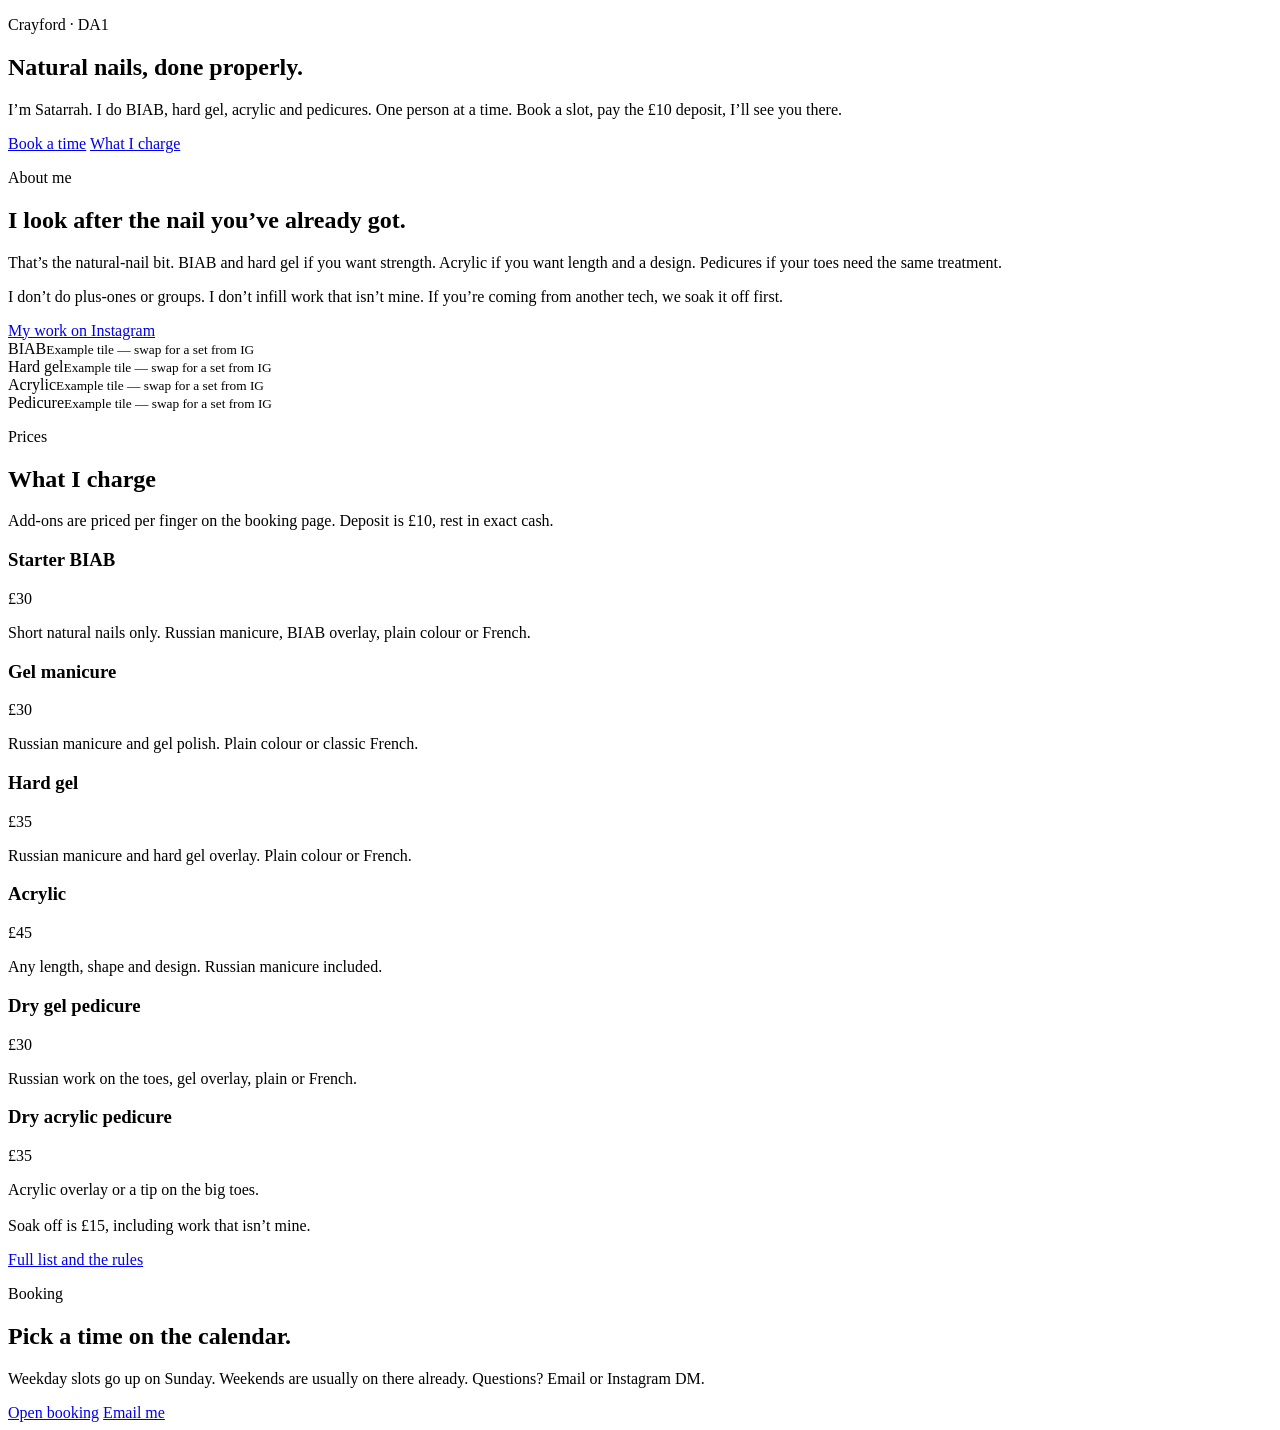
==== index.html @ b58ba0e4 "First Halfpenny preview for Nails by Satarrah" ====
<!DOCTYPE html>
<html lang="en">
<head>
  <meta charset="utf-8" />
  <meta name="viewport" content="width=device-width, initial-scale=1" />
  <title>Nails by Satarrah — Crayford, DA1</title>
  <meta name="description" content="I’m Satarrah. Natural nails, BIAB, hard gel, acrylic and pedicures in Crayford. Book online." />
  <link rel="preconnect" href="https://fonts.googleapis.com" />
  <link rel="preconnect" href="https://fonts.gstatic.com" crossorigin />
  <link href="https://fonts.googleapis.com/css2?family=Fraunces:ital,opsz,wght@0,9..144,560;1,9..144,560&family=Outfit:wght@400;500;600&display=swap" rel="stylesheet" />
  <link rel="stylesheet" href="css/styles.css" />
</head>
<body>
  <div id="site-header"></div>
  <section class="hero">
    <div class="wrap hero-copy">
      <p class="kicker">Crayford · DA1</p>
      <h1>Natural nails, done properly.</h1>
      <p>I’m Satarrah. I do BIAB, hard gel, acrylic and pedicures. One person at a time. Book a slot, pay the £10 deposit, I’ll see you there.</p>
      <div class="btn-row">
        <a class="btn" href="https://nailsbysatarrah.as.me/schedule/821e058f" target="_blank" rel="noreferrer">Book a time</a>
        <a class="btn ghost" href="prices.html">What I charge</a>
      </div>
    </div>
  </section>
  <section class="section">
    <div class="wrap split">
      <div class="copy">
        <p class="kicker">About me</p>
        <h2>I look after the nail you’ve already got.</h2>
        <p>That’s the natural-nail bit. BIAB and hard gel if you want strength. Acrylic if you want length and a design. Pedicures if your toes need the same treatment.</p>
        <p>I don’t do plus-ones or groups. I don’t infill work that isn’t mine. If you’re coming from another tech, we soak it off first.</p>
        <div class="btn-row">
          <a class="btn" href="https://www.instagram.com/nailsbysatarrah/" target="_blank" rel="noreferrer">My work on Instagram</a>
        </div>
      </div>
      <div class="gallery" aria-label="Example work tiles">
        <div class="tile">BIAB<small>Example tile — swap for a set from IG</small></div>
        <div class="tile">Hard gel<small>Example tile — swap for a set from IG</small></div>
        <div class="tile">Acrylic<small>Example tile — swap for a set from IG</small></div>
        <div class="tile">Pedicure<small>Example tile — swap for a set from IG</small></div>
      </div>
    </div>
  </section>
  <section class="section alt">
    <div class="wrap">
      <p class="kicker">Prices</p>
      <h2>What I charge</h2>
      <p class="lede">Add-ons are priced per finger on the booking page. Deposit is £10, rest in exact cash.</p>
      <div class="cards two">
        <article class="card"><h3>Starter BIAB</h3><p class="price">£30</p><p>Short natural nails only. Russian manicure, BIAB overlay, plain colour or French.</p></article>
        <article class="card"><h3>Gel manicure</h3><p class="price">£30</p><p>Russian manicure and gel polish. Plain colour or classic French.</p></article>
        <article class="card"><h3>Hard gel</h3><p class="price">£35</p><p>Russian manicure and hard gel overlay. Plain colour or French.</p></article>
        <article class="card"><h3>Acrylic</h3><p class="price">£45</p><p>Any length, shape and design. Russian manicure included.</p></article>
        <article class="card"><h3>Dry gel pedicure</h3><p class="price">£30</p><p>Russian work on the toes, gel overlay, plain or French.</p></article>
        <article class="card"><h3>Dry acrylic pedicure</h3><p class="price">£35</p><p>Acrylic overlay or a tip on the big toes.</p></article>
      </div>
      <p class="note" style="margin-top:18px">Soak off is £15, including work that isn’t mine.</p>
      <div class="btn-row"><a class="btn" href="prices.html">Full list and the rules</a></div>
    </div>
  </section>
  <section class="section">
    <div class="wrap">
      <p class="kicker">Booking</p>
      <h2>Pick a time on the calendar.</h2>
      <p>Weekday slots go up on Sunday. Weekends are usually on there already. Questions? Email or Instagram DM.</p>
      <div class="btn-row">
        <a class="btn" href="https://nailsbysatarrah.as.me/schedule/821e058f" target="_blank" rel="noreferrer">Open booking</a>
        <a class="btn ghost" href="mailto:NailsbySatarrah@gmail.com">Email me</a>
      </div>
    </div>
  </section>
  <div id="site-footer"></div>
  <script src="js/site.js"></script>
</body>
</html>
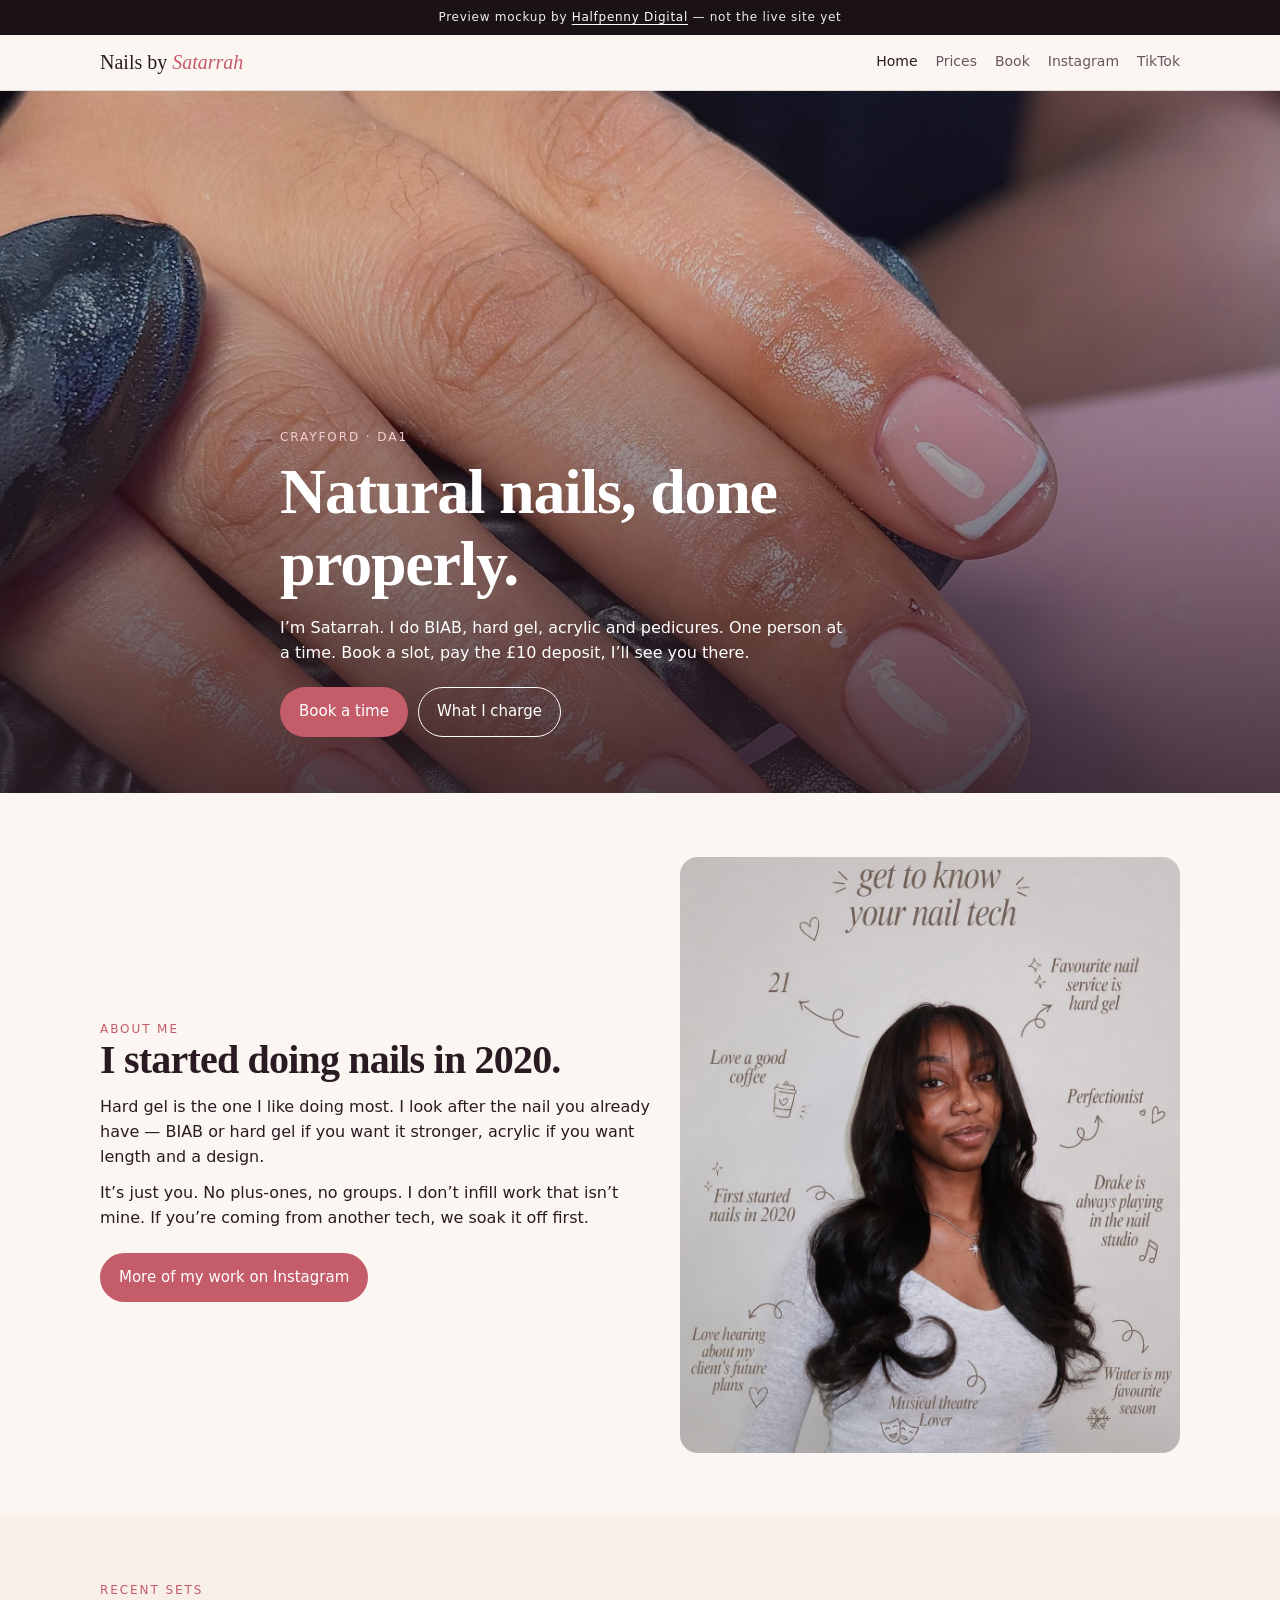
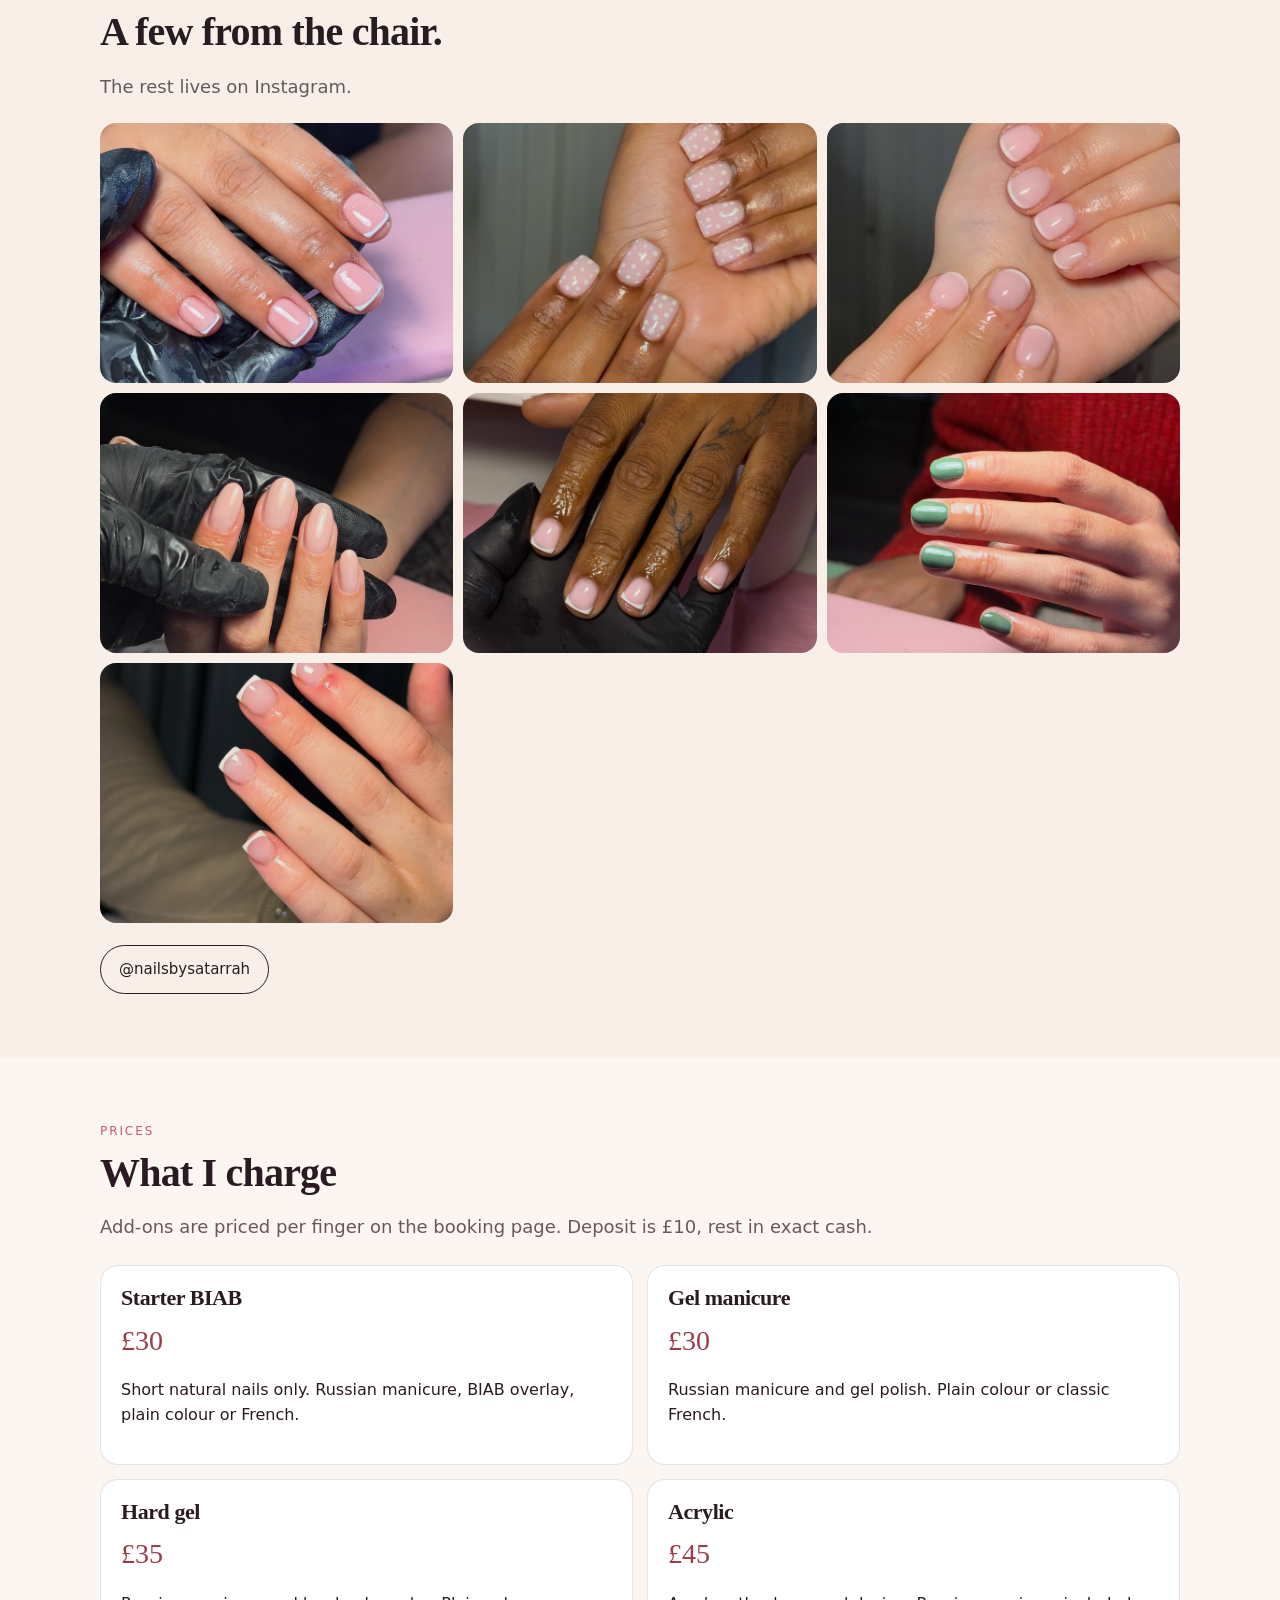
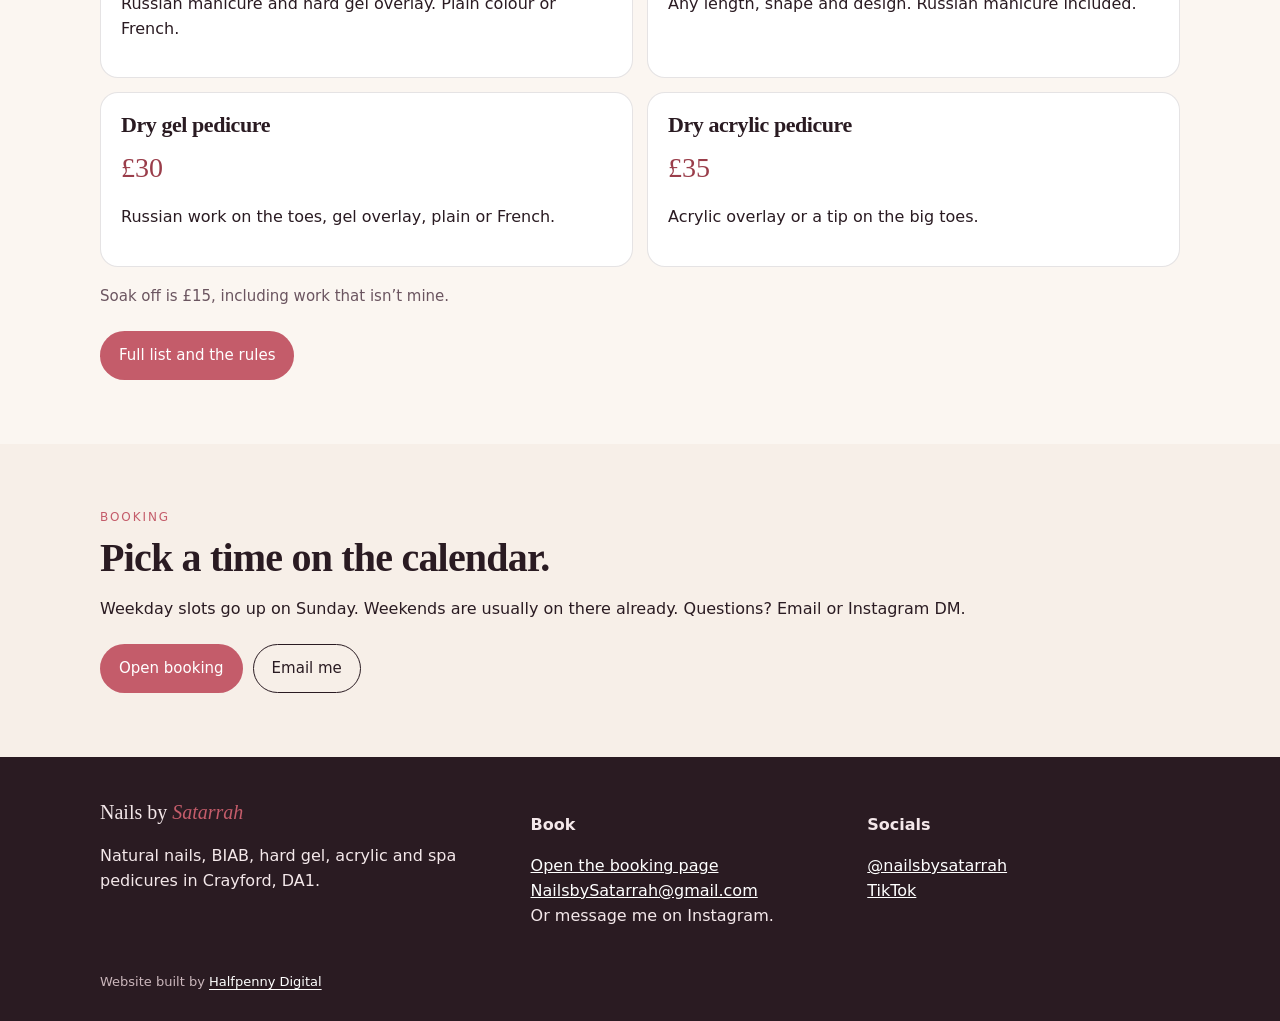
==== commit 25c952e3: "Use Satarrah photos from photos/ on home page" ====
--- a/index.html
+++ b/index.html
@@ -12,7 +12,9 @@
 </head>
 <body>
   <div id="site-header"></div>
+
   <section class="hero">
+    <img class="hero-img" src="photos/set-01.jpg" alt="French manicure just finished" />
     <div class="wrap hero-copy">
       <p class="kicker">Crayford · DA1</p>
       <h1>Natural nails, done properly.</h1>
@@ -23,26 +25,45 @@
       </div>
     </div>
   </section>
+
   <section class="section">
     <div class="wrap split">
       <div class="copy">
         <p class="kicker">About me</p>
-        <h2>I look after the nail you’ve already got.</h2>
-        <p>That’s the natural-nail bit. BIAB and hard gel if you want strength. Acrylic if you want length and a design. Pedicures if your toes need the same treatment.</p>
-        <p>I don’t do plus-ones or groups. I don’t infill work that isn’t mine. If you’re coming from another tech, we soak it off first.</p>
+        <h2>I started doing nails in 2020.</h2>
+        <p>Hard gel is the one I like doing most. I look after the nail you already have — BIAB or hard gel if you want it stronger, acrylic if you want length and a design.</p>
+        <p>It’s just you. No plus-ones, no groups. I don’t infill work that isn’t mine. If you’re coming from another tech, we soak it off first.</p>
         <div class="btn-row">
-          <a class="btn" href="https://www.instagram.com/nailsbysatarrah/" target="_blank" rel="noreferrer">My work on Instagram</a>
+          <a class="btn" href="https://www.instagram.com/nailsbysatarrah/" target="_blank" rel="noreferrer">More of my work on Instagram</a>
         </div>
       </div>
-      <div class="gallery" aria-label="Example work tiles">
-        <div class="tile">BIAB<small>Example tile — swap for a set from IG</small></div>
-        <div class="tile">Hard gel<small>Example tile — swap for a set from IG</small></div>
-        <div class="tile">Acrylic<small>Example tile — swap for a set from IG</small></div>
-        <div class="tile">Pedicure<small>Example tile — swap for a set from IG</small></div>
+      <figure class="photo-frame">
+        <img src="photos/satarrah-about.jpg" alt="Satarrah, nail tech in Crayford" />
+      </figure>
+    </div>
+  </section>
+
+  <section class="section alt">
+    <div class="wrap">
+      <p class="kicker">Recent sets</p>
+      <h2>A few from the chair.</h2>
+      <p class="lede">The rest lives on Instagram.</p>
+      <div class="gallery photos">
+        <img src="photos/set-01.jpg" alt="Pink French set" />
+        <img src="photos/set-02.jpg" alt="Pink polka dot set" />
+        <img src="photos/set-03.jpg" alt="Recent set" />
+        <img src="photos/set-04.jpg" alt="Recent set" />
+        <img src="photos/set-05.jpg" alt="Recent set" />
+        <img src="photos/set-06.jpg" alt="Recent set" />
+        <img src="photos/set-acrylic-01.jpg" alt="Acrylic French set" />
+      </div>
+      <div class="btn-row">
+        <a class="btn ghost" href="https://www.instagram.com/nailsbysatarrah/" target="_blank" rel="noreferrer">@nailsbysatarrah</a>
       </div>
     </div>
   </section>
-  <section class="section alt">
+
+  <section class="section">
     <div class="wrap">
       <p class="kicker">Prices</p>
       <h2>What I charge</h2>
@@ -59,7 +80,8 @@
       <div class="btn-row"><a class="btn" href="prices.html">Full list and the rules</a></div>
     </div>
   </section>
-  <section class="section">
+
+  <section class="section alt">
     <div class="wrap">
       <p class="kicker">Booking</p>
       <h2>Pick a time on the calendar.</h2>
@@ -70,6 +92,7 @@
       </div>
     </div>
   </section>
+
   <div id="site-footer"></div>
   <script src="js/site.js"></script>
 </body>
--- a/css/styles.css
+++ b/css/styles.css
@@ -0,0 +1,212 @@
+:root {
+  --ink: #2a1b22;
+  --ink-2: #3d2732;
+  --paper: #f7efe8;
+  --cream: #fbf6f1;
+  --blush: #e8b4b8;
+  --rose: #c45c6a;
+  --rose-deep: #9a3d4a;
+  --muted: #6b5560;
+  --line: rgba(42, 27, 34, 0.12);
+  --white: #fff;
+}
+* { box-sizing: border-box; }
+html { scroll-behavior: smooth; }
+body {
+  margin: 0;
+  font-family: "Outfit", system-ui, sans-serif;
+  color: var(--ink);
+  background: var(--cream);
+  line-height: 1.55;
+}
+img { max-width: 100%; display: block; }
+a { color: inherit; }
+h1, h2, h3 {
+  font-family: "Fraunces", Georgia, serif;
+  font-weight: 560;
+  letter-spacing: -0.02em;
+  line-height: 1.12;
+  margin: 0;
+}
+.preview-banner {
+  background: #1a1216;
+  color: #eee;
+  font-size: 12px;
+  letter-spacing: 0.06em;
+  text-align: center;
+  padding: 8px 12px;
+}
+.preview-banner a { color: #fff; text-underline-offset: 3px; }
+.wrap { width: min(1080px, calc(100% - 32px)); margin: 0 auto; }
+#site-header { position: sticky; top: 0; z-index: 50; }
+.site-header {
+  background: rgba(251, 246, 241, 0.94);
+  border-bottom: 1px solid var(--line);
+  backdrop-filter: blur(10px);
+}
+.header-inner {
+  display: flex;
+  align-items: center;
+  justify-content: space-between;
+  gap: 16px;
+  padding: 12px 0;
+}
+.brand {
+  font-family: "Fraunces", Georgia, serif;
+  font-size: 20px;
+  text-decoration: none;
+}
+.brand span { color: var(--rose); font-style: italic; }
+.desk-nav { display: none; flex-wrap: wrap; gap: 8px 18px; }
+.desk-nav a { text-decoration: none; font-size: 14px; color: var(--muted); }
+.desk-nav a:hover, .desk-nav a.active { color: var(--ink); }
+.menu-btn {
+  width: 44px; height: 44px;
+  border: 1px solid var(--line);
+  background: var(--white);
+  border-radius: 999px;
+  display: inline-flex;
+  flex-direction: column;
+  align-items: center;
+  justify-content: center;
+  gap: 5px;
+  cursor: pointer;
+}
+.menu-btn span { display: block; width: 16px; height: 1.5px; background: var(--ink); transition: 0.15s ease; }
+.menu-open .menu-btn span:nth-child(1) { transform: translateY(6.5px) rotate(45deg); }
+.menu-open .menu-btn span:nth-child(2) { opacity: 0; }
+.menu-open .menu-btn span:nth-child(3) { transform: translateY(-6.5px) rotate(-45deg); }
+.mobile-nav {
+  position: fixed; inset: 0; z-index: 40;
+  background: var(--cream);
+  padding: 96px 24px 40px;
+}
+.mobile-nav nav { display: flex; flex-direction: column; gap: 8px; }
+.mobile-nav a {
+  font-family: "Fraunces", Georgia, serif;
+  font-size: 34px;
+  text-decoration: none;
+  line-height: 1.15;
+}
+.mobile-cta {
+  display: none;
+  position: fixed;
+  left: 0; right: 0; bottom: 0;
+  z-index: 45;
+  gap: 8px;
+  padding: 10px 12px calc(10px + env(safe-area-inset-bottom));
+  background: rgba(251, 246, 241, 0.96);
+  border-top: 1px solid var(--line);
+}
+.mobile-cta .btn { flex: 1; text-align: center; }
+.hero {
+  position: relative;
+  min-height: 78vh;
+  display: flex;
+  align-items: flex-end;
+  overflow: hidden;
+  color: #fff;
+  background: #2a1b22;
+}
+.hero-img {
+  position: absolute;
+  inset: 0;
+  width: 100%;
+  height: 100%;
+  object-fit: cover;
+  object-position: center 35%;
+}
+.hero::after {
+  content: "";
+  position: absolute;
+  inset: 0;
+  background: linear-gradient(180deg, rgba(42,27,34,0.15) 20%, rgba(42,27,34,0.82) 100%);
+}
+.hero-copy { position: relative; z-index: 1; padding: 48px 0 56px; max-width: 720px; }
+.kicker {
+  text-transform: uppercase;
+  letter-spacing: 0.16em;
+  font-size: 12px;
+  margin: 0 0 10px;
+  color: var(--rose);
+}
+.hero .kicker { color: #f3cfd3; }
+h1 { font-size: clamp(36px, 7vw, 64px); }
+h2 { font-size: clamp(28px, 4vw, 40px); }
+.lede { font-size: 18px; color: var(--muted); }
+.hero p { max-width: 36em; }
+.btn-row { display: flex; flex-wrap: wrap; gap: 10px; margin-top: 22px; }
+.btn {
+  display: inline-block;
+  background: var(--rose);
+  color: #fff;
+  text-decoration: none;
+  padding: 12px 18px;
+  border-radius: 999px;
+  font-size: 15px;
+  border: 1px solid transparent;
+}
+.btn.ghost {
+  background: transparent;
+  color: inherit;
+  border-color: currentColor;
+}
+.hero .btn.ghost { color: #fff; }
+.section { padding: 64px 0; }
+.section.alt { background: var(--paper); }
+.split { display: grid; gap: 28px; }
+.copy p { margin: 12px 0 0; }
+.photo-frame {
+  margin: 0;
+  border-radius: 18px;
+  overflow: hidden;
+  background: #ddd;
+}
+.photo-frame img {
+  width: 100%;
+  height: 100%;
+  object-fit: cover;
+  min-height: 320px;
+}
+.cards { display: grid; gap: 14px; margin-top: 24px; }
+.card {
+  background: var(--white);
+  border: 1px solid var(--line);
+  border-radius: 18px;
+  padding: 20px;
+}
+.card h3 { font-size: 22px; }
+.price { font-family: "Fraunces", Georgia, serif; font-size: 28px; margin: 8px 0 0; color: var(--rose-deep); }
+.note { color: var(--muted); font-size: 15px; }
+.gallery {
+  display: grid;
+  grid-template-columns: 1fr 1fr;
+  gap: 10px;
+  margin-top: 22px;
+}
+.gallery.photos img {
+  width: 100%;
+  height: 220px;
+  object-fit: cover;
+  border-radius: 16px;
+  background: #e8d5d8;
+}
+footer { background: var(--ink); color: #f4e8ea; padding: 40px 0 28px; }
+.footer-grid { display: grid; gap: 24px; }
+footer a { color: #fff; }
+.credit { margin-top: 28px; font-size: 13px; color: #cbb7bc; }
+.credit a { text-decoration: underline; text-underline-offset: 3px; }
+.rules li { margin: 0 0 8px; }
+@media (min-width: 820px) {
+  .desk-nav { display: flex; }
+  .menu-btn, .mobile-nav, .mobile-cta { display: none !important; }
+  .split { grid-template-columns: 1.05fr 0.95fr; align-items: center; }
+  .cards.two { grid-template-columns: 1fr 1fr; }
+  .gallery { grid-template-columns: 1fr 1fr 1fr; }
+  .gallery.photos img { height: 260px; }
+  .footer-grid { grid-template-columns: 1.3fr 1fr 1fr; }
+}
+@media (max-width: 819px) {
+  .mobile-cta { display: flex; }
+  body { padding-bottom: 84px; }
+}
